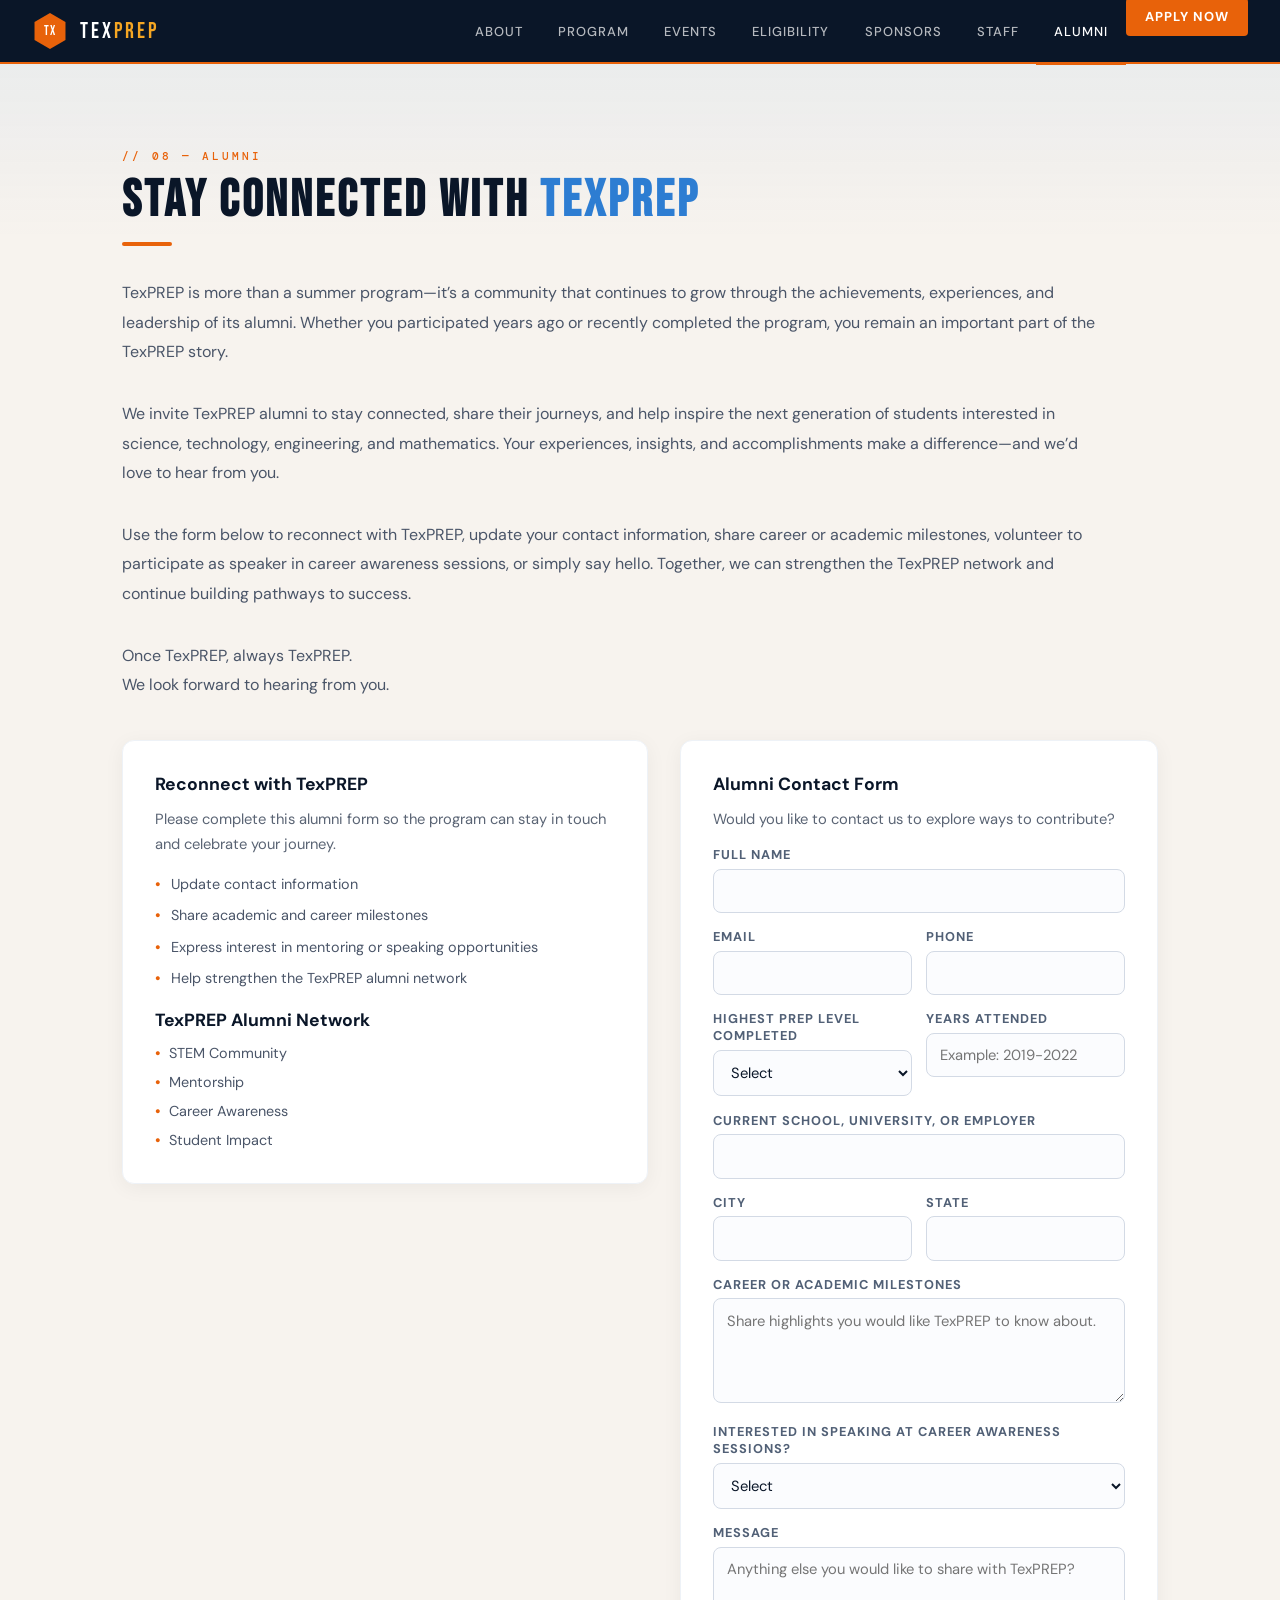
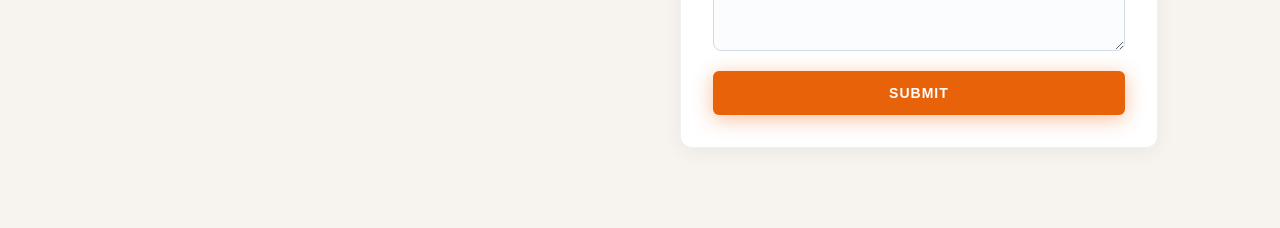
==== alumni.html @ d1f1626b "alumni" ====
<!DOCTYPE html>
<html lang="en">
<head>
<meta charset="UTF-8"/>
<meta name="viewport" content="width=device-width, initial-scale=1.0"/>
<title>TexPREP Alumni | Stay Connected</title>
<link rel="preconnect" href="https://fonts.googleapis.com">
<link href="https://fonts.googleapis.com/css2?family=Bebas+Neue&family=DM+Sans:ital,wght@0,300;0,400;0,500;0,700;1,300&family=DM+Mono:wght@400;500&display=swap" rel="stylesheet">
<link rel="stylesheet" href="styles.css"/>
</head>
<body class="alumni-page">

<nav>
  <a class="nav-brand" href="index.html#home">
    <div class="nav-logo">TX</div>
    <span class="nav-title">Tex<span>PREP</span></span>
  </a>
  <div class="nav-links">
    <a href="index.html#about">About</a>
    <a href="index.html#program">Program</a>
    <a href="index.html#events">Events</a>
    <a href="index.html#eligibility">Eligibility</a>
    <a href="index.html#sponsors">Sponsors</a>
    <a href="index.html#staff">Staff</a>
    <a href="alumni.html" class="active">Alumni</a>
    <a href="index.html#eligibility" class="nav-cta">Apply Now</a>
  </div>
</nav>

<main class="alumni-main">
  <section>
    <div class="section-inner">
      <span class="section-tag">// 08 — Alumni</span>
      <h1 class="section-title">Stay Connected with <span class="light">TexPREP</span></h1>
      <div class="divider"></div>

      <p class="alumni-intro">TexPREP is more than a summer program—it’s a community that continues to grow through the achievements, experiences, and leadership of its alumni. Whether you participated years ago or recently completed the program, you remain an important part of the TexPREP story.</p>
      <p class="alumni-intro">We invite TexPREP alumni to stay connected, share their journeys, and help inspire the next generation of students interested in science, technology, engineering, and mathematics. Your experiences, insights, and accomplishments make a difference—and we’d love to hear from you.</p>
      <p class="alumni-intro">Use the form below to reconnect with TexPREP, update your contact information, share career or academic milestones, volunteer to participate as speaker in career awareness sessions, or simply say hello. Together, we can strengthen the TexPREP network and continue building pathways to success.</p>
      <p class="alumni-intro" style="margin-bottom:2.5rem;">Once TexPREP, always TexPREP.<br>We look forward to hearing from you.</p>

      <div class="alumni-wrap">
        <div class="alumni-side">
          <div class="alumni-card">
            <h3>Reconnect with TexPREP</h3>
            <p>Please complete this alumni form so the program can stay in touch and celebrate your journey.</p>
            <ul class="alumni-list">
              <li>Update contact information</li>
              <li>Share academic and career milestones</li>
              <li>Express interest in mentoring or speaking opportunities</li>
              <li>Help strengthen the TexPREP alumni network</li>
            </ul>
            <h3 style="margin-top:1.25rem;">TexPREP Alumni Network</h3>
            <ul class="alumni-focus-list">
              <li>STEM Community</li>
              <li>Mentorship</li>
              <li>Career Awareness</li>
              <li>Student Impact</li>
            </ul>
          </div>
        </div>

        <div class="alumni-card">
          <h3>Alumni Contact Form</h3>
          <p>Would you like to contact us to explore ways to contribute?</p>
          <form id="alumniForm" class="alumni-form" action="https://formsubmit.co/ajax/jesus.gonzalez1@utrgv.edu" method="post">
            <input type="hidden" name="_subject" value="TexPREP Alumni Form Response">
            <input type="hidden" name="_captcha" value="false">
            <input type="text" name="_honey" tabindex="-1" autocomplete="off" style="position:absolute;left:-9999px;">
            <div>
              <label for="fullName">Full Name</label>
              <input id="fullName" name="Full Name" type="text" required>
            </div>

            <div class="form-grid">
              <div>
                <label for="email">Email</label>
                <input id="email" name="Email" type="email" required>
              </div>
              <div>
                <label for="phone">Phone</label>
                <input id="phone" name="Phone" type="tel">
              </div>
            </div>

            <div class="form-grid">
              <div>
                <label for="prepLevel">Highest PREP Level Completed</label>
                <select id="prepLevel" name="Highest PREP Level Completed" required>
                  <option value="">Select</option>
                  <option value="PREP 1">PREP 1</option>
                  <option value="PREP 2">PREP 2</option>
                  <option value="PREP 3">PREP 3</option>
                  <option value="PREP 4">PREP 4</option>
                </select>
              </div>
              <div>
                <label for="yearsAttended">Years Attended</label>
                <input id="yearsAttended" name="Years Attended" type="text" placeholder="Example: 2019-2022">
              </div>
            </div>

            <div>
              <label for="currentStatus">Current School, University, or Employer</label>
              <input id="currentStatus" name="Current School, University, or Employer" type="text">
            </div>

            <div class="form-grid">
              <div>
                <label for="city">City</label>
                <input id="city" name="City" type="text">
              </div>
              <div>
                <label for="state">State</label>
                <input id="state" name="State" type="text">
              </div>
            </div>

            <div>
              <label for="milestones">Career or Academic Milestones</label>
              <textarea id="milestones" name="Career or Academic Milestones" rows="4" placeholder="Share highlights you would like TexPREP to know about."></textarea>
            </div>

            <div>
              <label for="speakerInterest">Interested in speaking at career awareness sessions?</label>
              <select id="speakerInterest" name="Interested in Speaking at Career Awareness Sessions">
                <option value="">Select</option>
                <option value="Yes">Yes</option>
                <option value="No">No</option>
                <option value="Maybe">Maybe</option>
              </select>
            </div>

            <div>
              <label for="message">Message</label>
              <textarea id="message" name="Message" rows="4" placeholder="Anything else you would like to share with TexPREP?"></textarea>
            </div>

            <p id="alumniStatus" class="alumni-status" aria-live="polite"></p>
            <button type="submit" class="btn-primary" style="border:none;cursor:pointer;">Submit</button>
          </form>
        </div>
      </div>
    </div>
  </section>
</main>

<script>
  const alumniForm = document.getElementById('alumniForm');
  const alumniStatus = document.getElementById('alumniStatus');

  if (alumniForm && alumniStatus) {
    alumniForm.addEventListener('submit', async (event) => {
      event.preventDefault();

      const submitButton = alumniForm.querySelector('button[type="submit"]');
      const originalButtonText = submitButton.textContent;
      submitButton.disabled = true;
      submitButton.textContent = 'Submitting...';

      alumniStatus.className = 'alumni-status';
      alumniStatus.textContent = '';

      try {
        const response = await fetch(alumniForm.action, {
          method: 'POST',
          body: new FormData(alumniForm),
          headers: {
            Accept: 'application/json'
          }
        });

        if (!response.ok) {
          throw new Error('Submission failed');
        }

        alumniForm.reset();
        alumniStatus.className = 'alumni-status success';
        alumniStatus.textContent = 'Thank you. Your alumni response was submitted successfully.';
      } catch (error) {
        alumniStatus.className = 'alumni-status error';
        alumniStatus.textContent = 'We could not submit the form right now. Please try again in a moment.';
      } finally {
        submitButton.disabled = false;
        submitButton.textContent = originalButtonText;
      }
    });
  }
</script>

</body>
</html>
---- styles.css ----
:root {
  --navy: #0a1628;
  --deep: #0d1f3c;
  --blue: #1a4fa0;
  --electric: #2d7dd2;
  --orange: #e8620a;
  --amber: #f5a623;
  --cream: #f7f3ee;
  --white: #ffffff;
  --gray: #8a96a8;
  --light: #eef2f7;
}
*, *::before, *::after { box-sizing: border-box; margin: 0; padding: 0; }
html { scroll-behavior: smooth; }

body {
  font-family: 'DM Sans', sans-serif;
  background: var(--cream);
  color: var(--navy);
  overflow-x: hidden;
}

/* ── NAV ── */
nav {
  position: fixed; top: 0; left: 0; right: 0; z-index: 100;
  background: var(--navy);
  display: flex; align-items: center; justify-content: space-between;
  padding: 0 2rem; height: 64px;
  border-bottom: 2px solid var(--orange);
}
.nav-brand {
  display: flex; align-items: center; gap: 12px; text-decoration: none;
}
.nav-logo {
  width: 36px; height: 36px;
  background: var(--orange);
  clip-path: polygon(50% 0%, 93% 25%, 93% 75%, 50% 100%, 7% 75%, 7% 25%);
  display: flex; align-items: center; justify-content: center;
  font-family: 'Bebas Neue', sans-serif; color: white; font-size: 13px;
  letter-spacing: 1px;
}
.nav-title {
  font-family: 'Bebas Neue', sans-serif;
  color: white; font-size: 22px; letter-spacing: 3px;
}
.nav-title span { color: var(--amber); }
.nav-links { display: flex; gap: 0; }
.nav-links a {
  color: rgba(255,255,255,0.7); text-decoration: none;
  padding: 0 1.1rem; height: 64px; display: flex; align-items: center;
  font-size: 13px; font-weight: 500; letter-spacing: 1px; text-transform: uppercase;
  transition: all 0.2s; border-bottom: 3px solid transparent; margin-top: 3px;
}
.nav-links a:hover, .nav-links a.active {
  color: white; border-bottom-color: var(--orange);
}
.nav-cta {
  background: var(--orange); color: white !important;
  border-radius: 4px; padding: 0 1.2rem !important;
  height: 38px !important; margin-top: 0 !important; border-bottom: none !important;
  font-weight: 700 !important;
}
.nav-cta:hover { background: var(--amber) !important; color: var(--navy) !important; }

/* ── HERO ── */
.hero {
  min-height: 100vh;
  background: var(--navy);
  display: flex; flex-direction: column; align-items: center; justify-content: center;
  position: relative; overflow: hidden;
  padding-top: 64px;
}
.hero-grid {
  position: absolute; inset: 0;
  background-image:
    linear-gradient(rgba(45,125,210,0.08) 1px, transparent 1px),
    linear-gradient(90deg, rgba(45,125,210,0.08) 1px, transparent 1px);
  background-size: 60px 60px;
  mask-image: radial-gradient(ellipse at center, rgba(0,0,0,0.6) 0%, transparent 75%);
}
.hero-hexagons {
  position: absolute; inset: 0; pointer-events: none;
}
.hex {
  position: absolute;
  clip-path: polygon(50% 0%, 93% 25%, 93% 75%, 50% 100%, 7% 75%, 7% 25%);
  background: var(--orange);
  opacity: 0.06;
  animation: float 8s ease-in-out infinite;
}
.hex:nth-child(1){ width:200px;height:230px;top:8%;left:5%;animation-delay:0s; }
.hex:nth-child(2){ width:120px;height:138px;top:15%;right:10%;animation-delay:2s;opacity:0.04; }
.hex:nth-child(3){ width:80px;height:92px;bottom:20%;left:15%;animation-delay:4s;opacity:0.08; }
.hex:nth-child(4){ width:160px;height:184px;bottom:10%;right:5%;animation-delay:1.5s;opacity:0.05; }
.hex:nth-child(5){ width:60px;height:69px;top:40%;left:40%;animation-delay:3s;background:var(--electric); }
@keyframes float { 0%,100%{transform:translateY(0)rotate(0deg);} 50%{transform:translateY(-20px)rotate(5deg);} }

.hero-content {
  position: relative; z-index: 2; text-align: center;
  max-width: 900px; padding: 2rem;
}
.hero-eyebrow {
  display: inline-flex; align-items: center; gap: 10px;
  background: rgba(232,98,10,0.15); border: 1px solid rgba(232,98,10,0.4);
  color: var(--amber); padding: 6px 18px; border-radius: 100px;
  font-size: 12px; font-weight: 500; letter-spacing: 2px; text-transform: uppercase;
  margin-bottom: 1.5rem;
  animation: fadeUp 0.8s 0.2s both;
}
.hero-eyebrow::before {
  content:''; width:6px; height:6px; background:var(--orange); border-radius:50%;
}
.hero-h1 {
  font-family: 'Bebas Neue', sans-serif;
  font-size: clamp(3.5rem, 9vw, 8rem);
  color: white; line-height: 0.9;
  letter-spacing: 4px;
  animation: fadeUp 0.8s 0.4s both;
}
.hero-h1 .accent { color: var(--orange); }
.hero-h1 .sub { display: block; font-size: 0.38em; letter-spacing: 8px; color: var(--electric); margin-top: 0.3em; }
.hero-desc {
  color: rgba(255,255,255,0.65); font-size: 1.1rem; line-height: 1.7;
  max-width: 620px; margin: 1.5rem auto 2.5rem;
  font-weight: 300;
  animation: fadeUp 0.8s 0.6s both;
}
.hero-actions {
  display: flex; gap: 1rem; justify-content: center; flex-wrap: wrap;
  animation: fadeUp 0.8s 0.8s both;
}
.btn-primary {
  background: var(--orange); color: white;
  padding: 14px 32px; border-radius: 6px;
  font-weight: 700; font-size: 14px; letter-spacing: 1px; text-transform: uppercase;
  text-decoration: none; transition: all 0.2s;
  box-shadow: 0 4px 20px rgba(232,98,10,0.4);
}
.btn-primary:hover { background: var(--amber); color: var(--navy); transform: translateY(-2px); }
.btn-outline {
  background: transparent; color: white;
  padding: 14px 32px; border-radius: 6px; border: 1.5px solid rgba(255,255,255,0.3);
  font-weight: 500; font-size: 14px; letter-spacing: 1px; text-transform: uppercase;
  text-decoration: none; transition: all 0.2s;
}
.btn-outline:hover { border-color: white; background: rgba(255,255,255,0.05); }

.hero-stats {
  position: relative; z-index: 2;
  display: flex; gap: 0; margin-top: 4rem;
  border-top: 1px solid rgba(255,255,255,0.1);
  width: 100%; max-width: 700px;
  animation: fadeUp 0.8s 1s both;
}
.stat-item {
  flex: 1; padding: 1.5rem;
  border-right: 1px solid rgba(255,255,255,0.1);
  text-align: center;
}
.stat-item:last-child { border-right: none; }
.stat-num {
  font-family: 'Bebas Neue', sans-serif;
  font-size: 2.8rem; color: var(--orange); letter-spacing: 2px; line-height: 1;
}
.stat-label { color: rgba(255,255,255,0.5); font-size: 11px; text-transform: uppercase; letter-spacing: 1.5px; margin-top: 4px; }

@keyframes fadeUp { from{opacity:0;transform:translateY(30px);} to{opacity:1;transform:translateY(0);} }

/* ── SECTIONS ── */
section { scroll-margin-top: 64px; }
.section-inner { max-width: 1100px; margin: 0 auto; padding: 5rem 2rem; }
.section-tag {
  display: inline-block;
  font-family: 'DM Mono', monospace; font-size: 11px; font-weight: 500;
  letter-spacing: 3px; text-transform: uppercase; color: var(--orange);
  margin-bottom: 0.75rem;
}
.section-title {
  font-family: 'Bebas Neue', sans-serif;
  font-size: clamp(2.4rem, 4vw, 3.5rem); letter-spacing: 3px; line-height: 1;
  color: var(--navy);
}
.section-title .light { color: var(--electric); }
.divider {
  width: 50px; height: 4px; background: var(--orange); border-radius: 2px;
  margin: 1rem 0 2rem;
}

/* ── ABOUT ── */
#about { background: var(--cream); }
.about-grid {
  display: grid; grid-template-columns: 1fr 1fr; gap: 4rem; align-items: start;
}
.about-mission {
  background: var(--navy); color: white;
  padding: 2.5rem; border-radius: 12px;
  position: relative; overflow: hidden;
}
.about-mission::before {
  content: '';
  position: absolute; top: -30px; right: -30px;
  width: 120px; height: 120px;
  background: var(--orange); opacity: 0.15;
  clip-path: polygon(50% 0%, 93% 25%, 93% 75%, 50% 100%, 7% 75%, 7% 25%);
}
.mission-label {
  font-family: 'DM Mono', monospace; font-size: 10px; letter-spacing: 3px;
  text-transform: uppercase; color: var(--amber); margin-bottom: 0.75rem;
}
.mission-text {
  font-size: 1rem; line-height: 1.75; color: rgba(255,255,255,0.8); font-weight: 300;
}
.vision-block {
  margin-top: 1.5rem; padding-top: 1.5rem;
  border-top: 1px solid rgba(255,255,255,0.15);
}
.director-card {
  background: white; padding: 2rem; border-radius: 12px;
  border: 1px solid rgba(0,0,0,0.08);
  box-shadow: 0 4px 24px rgba(0,0,0,0.06);
}
.director-header {
  display: flex; align-items: center; gap: 1rem; margin-bottom: 1.5rem;
  padding-bottom: 1.5rem; border-bottom: 1px solid var(--light);
}
.director-avatar {
  width: 56px; height: 56px; border-radius: 50%;
  background: linear-gradient(135deg, var(--blue), var(--electric));
  display: flex; align-items: center; justify-content: center;
  font-family: 'Bebas Neue', sans-serif; color: white; font-size: 22px;
  flex-shrink: 0;
}
.director-name { font-weight: 700; font-size: 1.1rem; color: var(--navy); }
.director-role { font-size: 13px; color: var(--gray); }
.director-quote {
  font-size: 0.95rem; line-height: 1.75; color: #4a5568;
  font-style: italic; font-weight: 300;
}
.director-quote::before { content: '"'; font-size: 2rem; color: var(--orange); line-height: 0; vertical-align: -0.4rem; margin-right: 4px; }

.about-right p {
  font-size: 0.95rem; line-height: 1.8; color: #4a5568; margin-bottom: 1.25rem;
}

/* ── PURPOSE ── */
#purpose { background: white; }
.purpose-grid {
  display: grid; grid-template-columns: repeat(auto-fit, minmax(240px, 1fr)); gap: 1.5rem;
  margin-top: 2.5rem;
}
.purpose-card {
  background: var(--light); padding: 1.75rem; border-radius: 10px;
  border-left: 4px solid var(--orange);
  transition: transform 0.2s, box-shadow 0.2s;
}
.purpose-card:hover { transform: translateY(-4px); box-shadow: 0 8px 30px rgba(0,0,0,0.1); }
.purpose-icon {
  width: 44px; height: 44px; border-radius: 10px;
  background: linear-gradient(135deg, var(--navy), var(--blue));
  display: flex; align-items: center; justify-content: center;
  font-size: 1.3rem; margin-bottom: 1rem;
}
.purpose-card h3 { font-size: 1rem; font-weight: 700; margin-bottom: 0.5rem; color: var(--navy); }
.purpose-card p { font-size: 0.88rem; line-height: 1.65; color: #5a6474; }

/* ── PROGRAM ── */
#program { background: var(--cream); }
.levels-grid {
  display: grid; grid-template-columns: repeat(2, 1fr); gap: 1.5rem; margin-top: 2.5rem;
}
.level-card {
  background: white; border-radius: 12px; overflow: hidden;
  box-shadow: 0 2px 16px rgba(0,0,0,0.06);
  transition: transform 0.2s, box-shadow 0.2s;
}
.level-card:hover { transform: translateY(-4px); box-shadow: 0 10px 40px rgba(0,0,0,0.12); }
.level-header {
  background: var(--navy); padding: 1.25rem 1.5rem;
  display: flex; align-items: center; gap: 1rem;
}
.level-badge {
  width: 40px; height: 40px; border-radius: 8px;
  background: var(--orange); color: white;
  font-family: 'Bebas Neue', sans-serif; font-size: 18px; letter-spacing: 1px;
  display: flex; align-items: center; justify-content: center; flex-shrink: 0;
}
.level-header h3 { color: white; font-size: 1rem; font-weight: 700; }
.level-header p { color: rgba(255,255,255,0.6); font-size: 12px; margin-top: 2px; }
.level-body { padding: 1.5rem; }
.level-courses {
  list-style: none; display: flex; flex-direction: column; gap: 0.5rem;
}
.level-courses li {
  display: flex; align-items: center; gap: 10px;
  font-size: 0.88rem; color: #4a5568; padding: 6px 0;
  border-bottom: 1px solid var(--light);
}
.level-courses li:last-child { border-bottom: none; }
.level-courses li::before {
  content: ''; width: 7px; height: 7px; border-radius: 50%;
  background: var(--orange); flex-shrink: 0;
}
.prereq {
  margin-top: 1rem; padding: 0.75rem; background: var(--light); border-radius: 6px;
  font-size: 12px; color: var(--gray);
}
.prereq strong { color: var(--navy); }
.credit-badge {
  display: inline-block; margin-top: 1rem;
  background: rgba(232,98,10,0.1); color: var(--orange);
  padding: 4px 12px; border-radius: 100px; font-size: 11px; font-weight: 700; letter-spacing: 1px;
}

/* ── EVENTS ── */
#events { background: var(--navy); }
#events .section-title { color: white; }
#events .section-tag { color: var(--amber); }
.events-layout {
  display: grid; grid-template-columns: 1.2fr 1fr; gap: 3rem; align-items: start;
  margin-top: 2.5rem;
}
.event-main {
  background: rgba(255,255,255,0.05);
  border: 1px solid rgba(255,255,255,0.1);
  border-radius: 12px; overflow: hidden;
}
.event-main-header {
  background: var(--orange); padding: 1.5rem 2rem;
}
.event-main-header h3 {
  font-family: 'Bebas Neue', sans-serif; font-size: 1.8rem; letter-spacing: 2px;
  color: white;
}
.event-main-header p { color: rgba(255,255,255,0.85); font-size: 0.9rem; margin-top: 4px; }
.event-main-body { padding: 2rem; }
.event-detail {
  display: flex; align-items: flex-start; gap: 1rem; margin-bottom: 1.25rem;
  padding-bottom: 1.25rem; border-bottom: 1px solid rgba(255,255,255,0.08);
}
.event-detail:last-child { border-bottom: none; margin-bottom: 0; padding-bottom: 0; }
.event-detail-icon {
  width: 36px; height: 36px; border-radius: 8px; background: rgba(232,98,10,0.2);
  display: flex; align-items: center; justify-content: center;
  font-size: 1rem; flex-shrink: 0;
}
.event-detail-text strong { display: block; color: white; font-size: 0.9rem; margin-bottom: 2px; }
.event-detail-text span { color: rgba(255,255,255,0.55); font-size: 0.85rem; line-height: 1.5; }

.event-sidebar { display: flex; flex-direction: column; gap: 1.5rem; }
.event-card {
  background: rgba(255,255,255,0.06);
  border: 1px solid rgba(255,255,255,0.1);
  border-radius: 10px; padding: 1.5rem;
}
.event-card-date {
  display: flex; align-items: center; gap: 10px; margin-bottom: 0.75rem;
}
.date-pill {
  background: var(--electric); color: white;
  padding: 4px 12px; border-radius: 100px;
  font-size: 11px; font-weight: 700; letter-spacing: 1px;
}
.event-card h4 { color: white; font-size: 1rem; font-weight: 600; margin-bottom: 0.4rem; }
.event-card p { color: rgba(255,255,255,0.55); font-size: 0.85rem; line-height: 1.5; }

.schedule-strip {
  background: rgba(45,125,210,0.15); border: 1px solid rgba(45,125,210,0.3);
  border-radius: 10px; padding: 1.5rem; margin-top: 2rem;
  display: grid; grid-template-columns: repeat(3, 1fr); gap: 1rem;
}
.schedule-item { text-align: center; }
.schedule-item .time {
  font-family: 'Bebas Neue', sans-serif; font-size: 1.5rem; color: var(--electric); letter-spacing: 1px;
}
.schedule-item .label { color: rgba(255,255,255,0.5); font-size: 11px; text-transform: uppercase; letter-spacing: 1px; }

/* ── SPONSORS ── */
#sponsors { background: white; }
.sponsors-intro {
  max-width: 600px; font-size: 1rem; line-height: 1.75; color: #5a6474; margin: 1.5rem 0 2.5rem;
}
.sponsors-grid {
  display: grid; grid-template-columns: repeat(auto-fit, minmax(180px, 1fr)); gap: 1px;
  background: var(--light); border: 1px solid var(--light); border-radius: 10px; overflow: hidden;
  margin-bottom: 3rem;
}
.sponsor-item {
  background: white; padding: 1.25rem;
  font-size: 0.88rem; font-weight: 500; color: #4a5568;
  transition: background 0.15s;
}
.sponsor-item:hover { background: var(--light); }
.sponsor-item.featured {
  background: var(--navy); color: white;
}
.sponsor-item.featured:hover { background: var(--deep); }
.sponsor-label {
  font-family: 'DM Mono', monospace; font-size: 10px; letter-spacing: 2px;
  text-transform: uppercase; color: var(--gray); display: block; margin-bottom: 4px;
}
.sponsor-item.featured .sponsor-label { color: rgba(255,255,255,0.5); }

/* ── STAFF ── */
#staff { background: var(--cream); }
.staff-grid { display: grid; grid-template-columns: repeat(auto-fill, minmax(260px, 1fr)); gap: 1.5rem; margin-top: 2.5rem; }
.staff-card {
  background: white; border-radius: 12px; padding: 2rem;
  box-shadow: 0 2px 16px rgba(0,0,0,0.06);
  transition: transform 0.2s;
}
.staff-card:hover { transform: translateY(-3px); }
.staff-avatar {
  width: 64px; height: 64px; border-radius: 14px;
  background: linear-gradient(135deg, var(--blue), var(--electric));
  display: flex; align-items: center; justify-content: center;
  font-family: 'Bebas Neue', sans-serif; color: white; font-size: 24px; letter-spacing: 1px;
  margin-bottom: 1rem;
}
.staff-name { font-size: 1.05rem; font-weight: 700; color: var(--navy); }
.staff-role { font-size: 12px; color: var(--orange); font-weight: 600; letter-spacing: 0.5px; text-transform: uppercase; margin: 4px 0 12px; }
.staff-contact { font-size: 13px; color: var(--gray); line-height: 1.6; }
.staff-contact a { color: var(--electric); text-decoration: none; }
.staff-contact a:hover { text-decoration: underline; }
.staff-bio { font-size: 0.85rem; line-height: 1.65; color: #5a6474; margin-top: 1rem; padding-top: 1rem; border-top: 1px solid var(--light); }

/* ── ELIGIBILITY ── */
#eligibility { background: white; }
.elig-grid { display: grid; grid-template-columns: 1fr 1fr; gap: 3rem; align-items: start; margin-top: 2.5rem; }
.elig-info h3 { font-size: 1.1rem; font-weight: 700; color: var(--navy); margin: 1.5rem 0 0.75rem; }
.elig-info h3:first-child { margin-top: 0; }
.elig-info p { font-size: 0.9rem; line-height: 1.75; color: #5a6474; margin-bottom: 0.75rem; }
.rule-list { list-style: none; display: flex; flex-direction: column; gap: 0.6rem; }
.rule-list li {
  display: flex; align-items: flex-start; gap: 10px;
  font-size: 0.9rem; color: #4a5568; line-height: 1.5;
}
.rule-list li::before { content: '✓'; color: var(--orange); font-weight: 700; flex-shrink: 0; }
.alert-box {
  background: linear-gradient(135deg, var(--navy), var(--deep));
  color: white; padding: 2rem; border-radius: 12px; position: sticky; top: 80px;
}
.alert-box .alert-label {
  font-family: 'DM Mono', monospace; font-size: 10px; letter-spacing: 3px;
  color: var(--amber); text-transform: uppercase; margin-bottom: 0.5rem;
}
.alert-box h3 { font-size: 1.3rem; font-weight: 700; margin-bottom: 1rem; }
.alert-box p { font-size: 0.9rem; line-height: 1.7; color: rgba(255,255,255,0.75); margin-bottom: 0.75rem; }
.alert-box .deadline {
  font-family: 'Bebas Neue', sans-serif; font-size: 2rem; letter-spacing: 2px;
  color: var(--orange); display: block; margin: 1rem 0;
}
.deadline-note { font-size: 12px; color: rgba(255,255,255,0.5); }
.contact-list { list-style: none; display: flex; flex-direction: column; gap: 0.6rem; margin-top: 1.25rem; }
.contact-list li { font-size: 0.88rem; color: rgba(255,255,255,0.7); display: flex; gap: 8px; }
.contact-list li span:first-child { color: var(--amber); font-weight: 500; min-width: 50px; }

/* ── FOOTER ── */
footer {
  background: var(--navy); border-top: 1px solid rgba(255,255,255,0.08);
  padding: 3rem 2rem 1.5rem;
}
.footer-inner { max-width: 1100px; margin: 0 auto; }
.footer-top { display: grid; grid-template-columns: 2fr 1fr 1fr; gap: 3rem; padding-bottom: 2rem; border-bottom: 1px solid rgba(255,255,255,0.08); }
.footer-brand .nav-title { font-size: 1.5rem; margin-bottom: 0.75rem; }
.footer-desc { color: rgba(255,255,255,0.4); font-size: 0.85rem; line-height: 1.7; }
.footer-col h4 { color: rgba(255,255,255,0.9); font-size: 0.85rem; font-weight: 700; letter-spacing: 1px; text-transform: uppercase; margin-bottom: 1rem; }
.footer-col ul { list-style: none; display: flex; flex-direction: column; gap: 0.5rem; }
.footer-col li a { color: rgba(255,255,255,0.45); font-size: 0.85rem; text-decoration: none; transition: color 0.15s; }
.footer-col li a:hover { color: rgba(255,255,255,0.8); }
.footer-bottom {
  padding-top: 1.5rem;
  display: flex; justify-content: space-between; align-items: center;
  color: rgba(255,255,255,0.3); font-size: 12px;
}
.footer-bottom a { color: rgba(255,255,255,0.4); text-decoration: none; }

/* ── ALUMNI PAGE ── */
.alumni-page {
  background: var(--cream);
}
.alumni-main {
  padding-top: 64px;
  min-height: 100vh;
  background:
    linear-gradient(180deg, rgba(45,125,210,0.08) 0%, rgba(45,125,210,0) 240px),
    var(--cream);
}
.alumni-intro {
  font-size: 1rem;
  line-height: 1.85;
  color: #4a5568;
  max-width: 980px;
  margin-bottom: 2rem;
}
.alumni-wrap {
  display: grid;
  grid-template-columns: 1.1fr 1fr;
  gap: 2rem;
  align-items: start;
}
.alumni-side {
  display: flex;
  flex-direction: column;
  gap: 1.25rem;
  position: sticky;
  top: 84px;
}
.alumni-card {
  background: white;
  border: 1px solid var(--light);
  border-radius: 12px;
  padding: 2rem;
  box-shadow: 0 4px 20px rgba(0,0,0,0.05);
}
.alumni-focus-list {
  list-style: none;
  margin-top: 0.65rem;
  display: flex;
  flex-direction: column;
  gap: 0.45rem;
}
.alumni-focus-list li {
  font-size: 0.9rem;
  color: #4a5568;
  line-height: 1.5;
  display: flex;
  align-items: flex-start;
  gap: 8px;
}
.alumni-focus-list li::before {
  content: '•';
  color: var(--orange);
  font-weight: 700;
  flex-shrink: 0;
}
.alumni-card h3 {
  font-size: 1.1rem;
  color: var(--navy);
  margin-bottom: 0.75rem;
}
.alumni-card p {
  font-size: 0.92rem;
  line-height: 1.75;
  color: #5a6474;
  margin-bottom: 0.85rem;
}
.alumni-list {
  list-style: none;
  display: flex;
  flex-direction: column;
  gap: 0.6rem;
  margin-top: 1rem;
}
.alumni-list li {
  display: flex;
  align-items: flex-start;
  gap: 10px;
  font-size: 0.9rem;
  color: #4a5568;
  line-height: 1.5;
}
.alumni-list li::before {
  content: '•';
  color: var(--orange);
  font-weight: 700;
  flex-shrink: 0;
}
.alumni-form {
  display: flex;
  flex-direction: column;
  gap: 0.95rem;
}
.form-grid {
  display: grid;
  grid-template-columns: 1fr 1fr;
  gap: 0.9rem;
}
.alumni-form label {
  display: block;
  font-size: 0.8rem;
  font-weight: 700;
  letter-spacing: 1px;
  text-transform: uppercase;
  color: #516076;
  margin-bottom: 0.35rem;
}
.alumni-form input,
.alumni-form select,
.alumni-form textarea {
  width: 100%;
  border: 1px solid #d3dae5;
  border-radius: 8px;
  padding: 0.7rem 0.8rem;
  font-family: 'DM Sans', sans-serif;
  font-size: 0.92rem;
  color: var(--navy);
  background: #fbfcfe;
}
.alumni-form input:focus,
.alumni-form select:focus,
.alumni-form textarea:focus {
  outline: none;
  border-color: var(--electric);
  box-shadow: 0 0 0 3px rgba(45,125,210,0.14);
  background: white;
}
.alumni-note {
  font-size: 0.82rem;
  color: #5a6474;
  background: rgba(45,125,210,0.09);
  border: 1px solid rgba(45,125,210,0.22);
  border-radius: 8px;
  padding: 0.75rem 0.9rem;
  line-height: 1.6;
}
.alumni-status {
  display: none;
  font-size: 0.85rem;
  border-radius: 8px;
  padding: 0.65rem 0.85rem;
  line-height: 1.5;
}
.alumni-status.success {
  display: block;
  background: rgba(39,174,96,0.1);
  border: 1px solid rgba(39,174,96,0.3);
  color: #1f7a46;
}
.alumni-status.error {
  display: block;
  background: rgba(231,76,60,0.1);
  border: 1px solid rgba(231,76,60,0.3);
  color: #a83124;
}
.alumni-form .btn-primary:disabled {
  opacity: 0.7;
  transform: none;
  cursor: not-allowed;
}

/* ── RESPONSIVE ── */
@media (max-width: 768px) {
  .nav-links { display: none; }
  .about-grid, .levels-grid, .events-layout, .elig-grid, .footer-top { grid-template-columns: 1fr; }
  .alumni-wrap, .form-grid { grid-template-columns: 1fr; }
  .alumni-side { position: static; }
  .hero-stats { flex-wrap: wrap; }
  .stat-item { flex: 0 0 50%; border-right: none; border-bottom: 1px solid rgba(255,255,255,0.1); }
}
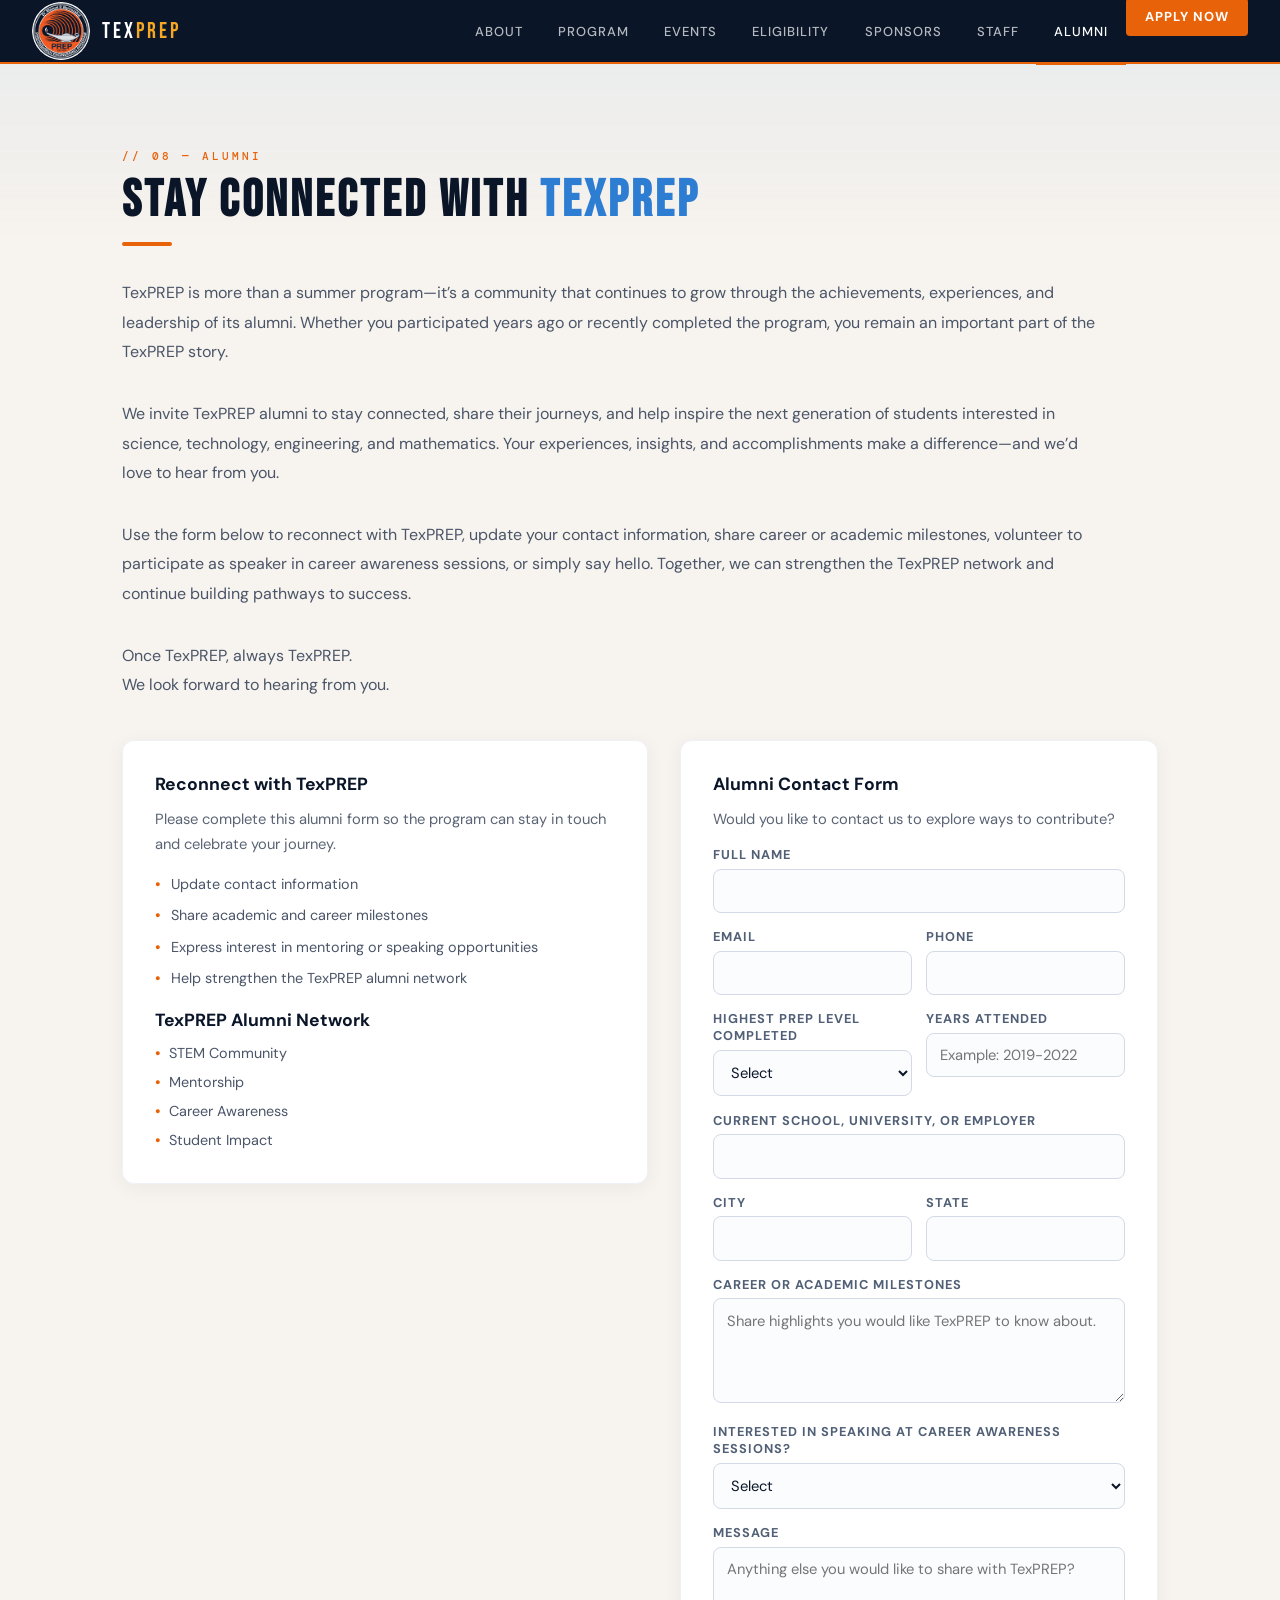
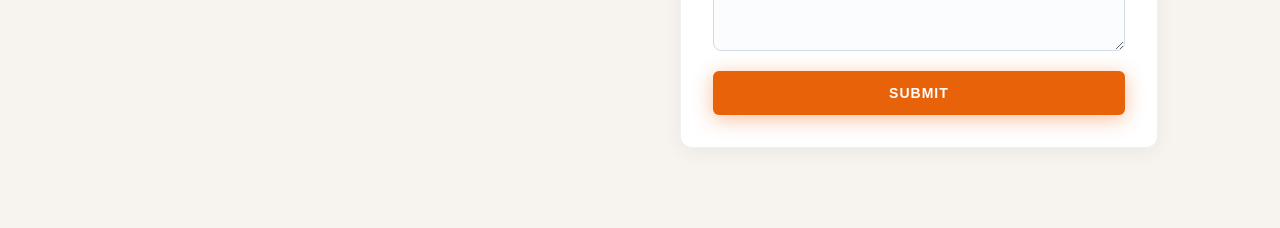
==== commit 2ce290aa: "logo added and mobile popup form size reduced" ====
--- a/alumni.html
+++ b/alumni.html
@@ -12,7 +12,15 @@
 
 <nav>
   <a class="nav-brand" href="index.html#home">
-    <div class="nav-logo">TX</div>
+    <img
+      src="Preplogo2.png"
+      alt="TexPREP logo"
+      class="brand-logo"
+      width="58"
+      height="58"
+      decoding="async"
+      fetchpriority="high"
+    >
     <span class="nav-title">Tex<span>PREP</span></span>
   </a>
   <div class="nav-links">
--- a/styles.css
+++ b/styles.css
@@ -31,6 +31,14 @@
 .nav-brand {
   display: flex; align-items: center; gap: 12px; text-decoration: none;
 }
+.brand-logo {
+  width: 58px;
+  height: 58px;
+  border-radius: 50%;
+  object-fit: contain;
+  display: block;
+  flex-shrink: 0;
+}
 .nav-logo {
   width: 36px; height: 36px;
   background: var(--orange);
@@ -77,6 +85,18 @@
     linear-gradient(90deg, rgba(45,125,210,0.08) 1px, transparent 1px);
   background-size: 60px 60px;
   mask-image: radial-gradient(ellipse at center, rgba(0,0,0,0.6) 0%, transparent 75%);
+}
+.hero-bg-logo {
+  position: absolute;
+  top: 50%;
+  left: 50%;
+  width: min(74vw, 760px);
+  height: auto;
+  transform: translate(-50%, -45%);
+  opacity: 0.1;
+  z-index: 1;
+  pointer-events: none;
+  user-select: none;
 }
 .hero-hexagons {
   position: absolute; inset: 0; pointer-events: none;
@@ -237,6 +257,7 @@
   font-style: italic; font-weight: 300;
 }
 .director-quote::before { content: '"'; font-size: 2rem; color: var(--orange); line-height: 0; vertical-align: -0.4rem; margin-right: 4px; }
+.director-quote::after { content: '"'; font-size: 2rem; color: var(--orange); line-height: 0; vertical-align: -0.4rem; margin-left: 2px; }
 
 .about-right p {
   font-size: 0.95rem; line-height: 1.8; color: #4a5568; margin-bottom: 1.25rem;
@@ -461,6 +482,10 @@
 }
 .footer-inner { max-width: 1100px; margin: 0 auto; }
 .footer-top { display: grid; grid-template-columns: 2fr 1fr 1fr; gap: 3rem; padding-bottom: 2rem; border-bottom: 1px solid rgba(255,255,255,0.08); }
+.footer-logo {
+  width: 48px;
+  height: 48px;
+}
 .footer-brand .nav-title { font-size: 1.5rem; margin-bottom: 0.75rem; }
 .footer-desc { color: rgba(255,255,255,0.4); font-size: 0.85rem; line-height: 1.7; }
 .footer-col h4 { color: rgba(255,255,255,0.9); font-size: 0.85rem; font-weight: 700; letter-spacing: 1px; text-transform: uppercase; margin-bottom: 1rem; }
@@ -638,12 +663,211 @@
   cursor: not-allowed;
 }
 
+/* ── APPLY FORM ── */
+#apply {
+  background: var(--cream);
+}
+body.modal-open {
+  overflow: hidden;
+}
+.schedule-modal-backdrop {
+  position: fixed;
+  inset: 0;
+  z-index: 1200;
+  display: flex;
+  align-items: center;
+  justify-content: center;
+  padding: 1rem;
+  background: rgba(10,22,40,0.72);
+  backdrop-filter: blur(4px);
+  opacity: 0;
+  pointer-events: none;
+  transition: opacity 0.2s ease;
+}
+.schedule-modal-backdrop.open {
+  opacity: 1;
+  pointer-events: auto;
+}
+.schedule-modal {
+  width: min(680px, 100%);
+  background: white;
+  border-radius: 14px;
+  border-top: 5px solid var(--orange);
+  box-shadow: 0 20px 60px rgba(0,0,0,0.35);
+  max-height: 90vh;
+  overflow: auto;
+  position: relative;
+}
+.schedule-close {
+  position: absolute;
+  top: 0.8rem;
+  right: 0.8rem;
+  width: 34px;
+  height: 34px;
+  border: none;
+  border-radius: 50%;
+  background: var(--light);
+  color: var(--navy);
+  font-size: 1.4rem;
+  line-height: 1;
+  cursor: pointer;
+}
+.schedule-close:hover {
+  background: #dde5f1;
+}
+.schedule-section-card {
+  background: white;
+  border-top: 5px solid var(--orange);
+  border-radius: 14px;
+  box-shadow: 0 10px 32px rgba(0,0,0,0.08);
+  max-width: 760px;
+}
+.schedule-modal-head {
+  padding: 1.75rem 1.75rem 0.75rem;
+}
+.schedule-kicker {
+  font-family: 'DM Mono', monospace;
+  font-size: 0.7rem;
+  letter-spacing: 2px;
+  text-transform: uppercase;
+  color: var(--orange);
+  margin-bottom: 0.45rem;
+}
+.schedule-modal-head h3 {
+  font-size: 1.5rem;
+  color: var(--navy);
+  margin-bottom: 0.5rem;
+}
+.schedule-modal-head p {
+  color: #5a6474;
+  line-height: 1.6;
+  font-size: 0.9rem;
+}
+.schedule-form {
+  display: flex;
+  flex-direction: column;
+  gap: 0.95rem;
+  padding: 0.75rem 1.75rem 1.75rem;
+}
+.schedule-form-grid {
+  display: grid;
+  grid-template-columns: 1fr 1fr;
+  gap: 0.9rem;
+}
+.schedule-form label {
+  display: block;
+  font-size: 0.78rem;
+  font-weight: 700;
+  letter-spacing: 1px;
+  text-transform: uppercase;
+  color: #516076;
+  margin-bottom: 0.35rem;
+}
+.schedule-form input {
+  width: 100%;
+  border: 1px solid #d3dae5;
+  border-radius: 8px;
+  padding: 0.7rem 0.8rem;
+  font-family: 'DM Sans', sans-serif;
+  font-size: 0.92rem;
+  color: var(--navy);
+  background: #fbfcfe;
+}
+.schedule-form input:focus {
+  outline: none;
+  border-color: var(--electric);
+  box-shadow: 0 0 0 3px rgba(45,125,210,0.14);
+  background: white;
+}
+.schedule-status {
+  display: none;
+  font-size: 0.84rem;
+  border-radius: 8px;
+  padding: 0.65rem 0.85rem;
+  line-height: 1.5;
+}
+.schedule-status.success {
+  display: block;
+  background: rgba(39,174,96,0.1);
+  border: 1px solid rgba(39,174,96,0.3);
+  color: #1f7a46;
+}
+.schedule-status.error {
+  display: block;
+  background: rgba(231,76,60,0.1);
+  border: 1px solid rgba(231,76,60,0.3);
+  color: #a83124;
+}
+.schedule-actions {
+  display: flex;
+  justify-content: flex-end;
+  gap: 0.75rem;
+  margin-top: 0.3rem;
+}
+.schedule-later {
+  color: var(--navy);
+  border-color: #cfd8e6;
+}
+.schedule-later:hover {
+  background: var(--light);
+  border-color: #cfd8e6;
+}
+.schedule-submit {
+  border: none;
+  cursor: pointer;
+}
+.schedule-submit:disabled {
+  opacity: 0.7;
+  transform: none;
+  cursor: not-allowed;
+}
+
 /* ── RESPONSIVE ── */
 @media (max-width: 768px) {
+  nav {
+    padding: 0 1rem;
+  }
+  .brand-logo {
+    width: 48px;
+    height: 48px;
+  }
+  .nav-title {
+    font-size: 20px;
+    letter-spacing: 2px;
+  }
+  .footer-logo {
+    width: 41px;
+    height: 41px;
+  }
   .nav-links { display: none; }
   .about-grid, .levels-grid, .events-layout, .elig-grid, .footer-top { grid-template-columns: 1fr; }
   .alumni-wrap, .form-grid { grid-template-columns: 1fr; }
   .alumni-side { position: static; }
   .hero-stats { flex-wrap: wrap; }
   .stat-item { flex: 0 0 50%; border-right: none; border-bottom: 1px solid rgba(255,255,255,0.1); }
-}
+  .schedule-modal {
+    width: min(92vw, 560px);
+    max-height: 82vh;
+  }
+  .schedule-close {
+    top: 0.55rem;
+    right: 0.55rem;
+    width: 40px;
+    height: 40px;
+  }
+  .schedule-section-card { max-width: 100%; }
+  .schedule-modal-head,
+  .schedule-form {
+    padding-left: 1rem;
+    padding-right: 1rem;
+  }
+  .schedule-form-grid,
+  .schedule-actions {
+    grid-template-columns: 1fr;
+    flex-direction: column;
+  }
+  .schedule-actions .btn-outline,
+  .schedule-actions .btn-primary {
+    width: 100%;
+  }
+}
